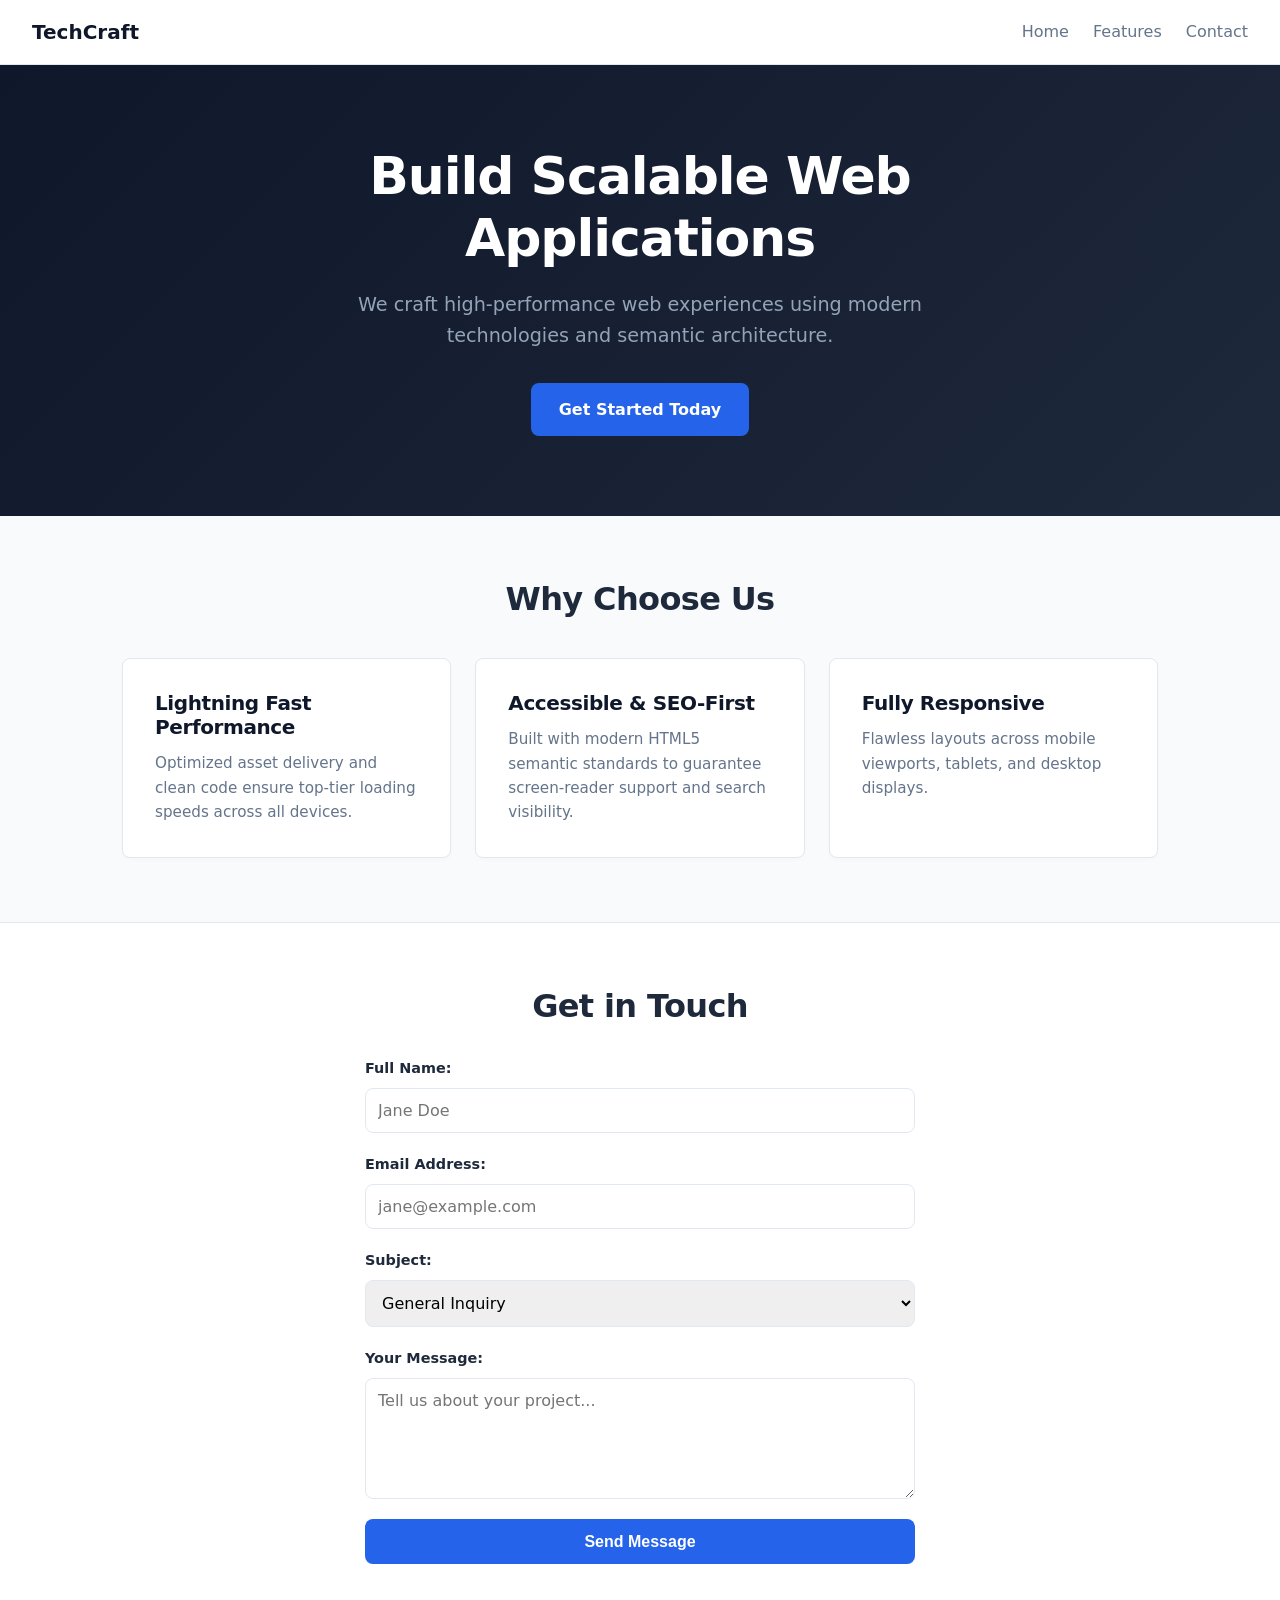
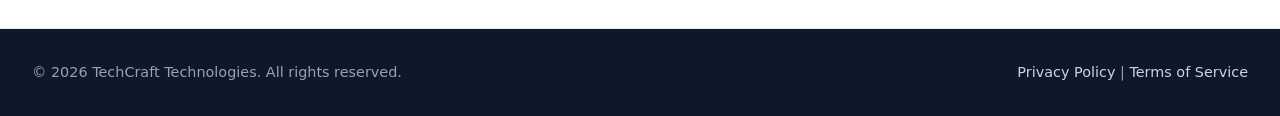
==== day10/basichtml.html @ 44571a75 "the web app" ====
<!DOCTYPE html>
<html lang="en">
<head>
  <meta charset="UTF-8">
  <meta name="viewport" content="width=device-width, initial-scale=1.0">
  <title>TechCraft | Modern Web Solutions</title>
  <style>
    /* ==========================================
   1. CSS VARIABLES & SYSTEM RESET
   ========================================== */
:root {
  /* Color Palette */
  --primary: #2563eb;
  --primary-hover: #1d4ed8;
  --bg-dark: #0f172a;
  --bg-light: #f8fafc;
  --bg-white: #ffffff;
  --text-main: #1e293b;
  --text-muted: #64748b;
  --border-color: #e2e8f0;

  /* Typography & Layout Spacing */
  --font-family: system-ui, -apple-system, BlinkMacSystemFont, 'Segoe UI', Roboto, Oxygen, Ubuntu, Cantarell, sans-serif;
  --max-width: 1100px;
  --radius: 8px;
}

/* Box Sizing Reset */
*, *::before, *::after {
  box-sizing: border-box;
  margin: 0;
  padding: 0;
}

html {
  scroll-behavior: smooth;
  font-family: var(--font-family);
  color: var(--text-main);
  background-color: var(--bg-light);
  line-height: 1.6;
}

body {
  display: flex;
  flex-direction: column;
  min-height: 100vh;
}

/* Base Headings & Links */
h1, h2, h3 {
  line-height: 1.2;
  letter-spacing: -0.02em;
}

a {
  color: var(--primary);
  text-decoration: none;
  transition: color 0.2s ease;
}

a:hover {
  color: var(--primary-hover);
}

/* ==========================================
   2. HEADER & NAVIGATION (FLEXBOX)
   ========================================== */
header {
  background-color: var(--bg-white);
  border-bottom: 1px solid var(--border-color);
  position: sticky;
  top: 0;
  z-index: 100;
  padding: 1rem 2rem;
  
  /* Flexbox space-between layout */
  display: flex;
  justify-content: space-between;
  align-items: center;
}

header .logo {
  font-size: 1.25rem;
  color: var(--bg-dark);
}

nav ul {
  display: flex;
  list-style: none;
  gap: 1.5rem;
}

nav a {
  color: var(--text-muted);
  font-weight: 500;
}

nav a:hover {
  color: var(--primary);
}

/* ==========================================
   3. HERO SECTION
   ========================================== */
#home {
  background: linear-gradient(135deg, var(--bg-dark) 0%, #1e293b 100%);
  color: var(--bg-white);
  padding: 5rem 2rem;
  text-align: center;
  
  /* Flexbox centering */
  display: flex;
  flex-direction: column;
  align-items: center;
  justify-content: center;
}

#home h1 {
  font-size: clamp(2rem, 5vw, 3.25rem); /* Fluid typography */
  max-width: 800px;
  margin-bottom: 1.25rem;
}

#home p {
  font-size: 1.2rem;
  color: #94a3b8;
  max-width: 600px;
  margin-bottom: 2rem;
}

#home a {
  background-color: var(--primary);
  color: var(--bg-white);
  padding: 0.85rem 1.75rem;
  border-radius: var(--radius);
  font-weight: 600;
  transition: background-color 0.2s ease, transform 0.1s ease;
}

#home a:hover {
  background-color: var(--primary-hover);
  transform: translateY(-2px);
}

/* ==========================================
   4. FEATURES SECTION (FLEXBOX GRID)
   ========================================== */
#features {
  max-width: var(--max-width);
  margin: 4rem auto;
  padding: 0 2rem;
  text-align: center;
}

#features h2 {
  font-size: 2rem;
  margin-bottom: 2.5rem;
}

/* Wrap container for cards */
#features {
  display: flex;
  flex-direction: column;
  align-items: center;
}

.features-grid {
  display: flex;
  flex-wrap: wrap;
  gap: 1.5rem;
  justify-content: center;
  width: 100%;
}

#features article {
  background-color: var(--bg-white);
  border: 1px solid var(--border-color);
  border-radius: var(--radius);
  padding: 2rem;
  text-align: left;
  flex: 1 1 280px; /* Grow, shrink, base width */
  max-width: 340px;
  box-shadow: 0 2px 4px rgba(0, 0, 0, 0.02);
  transition: box-shadow 0.2s ease, transform 0.2s ease;
}

#features article:hover {
  transform: translateY(-4px);
  box-shadow: 0 10px 15px -3px rgba(0, 0, 0, 0.08);
}

#features h3 {
  font-size: 1.25rem;
  margin-bottom: 0.75rem;
  color: var(--bg-dark);
}

#features p {
  color: var(--text-muted);
  font-size: 0.95rem;
}

/* ==========================================
   5. CONTACT FORM SECTION
   ========================================== */
#contact {
  background-color: var(--bg-white);
  border-top: 1px solid var(--border-color);
  border-bottom: 1px solid var(--border-color);
  padding: 4rem 2rem;
}

#contact h2 {
  text-align: center;
  font-size: 2rem;
  margin-bottom: 2rem;
}

#contact form {
  max-width: 550px;
  margin: 0 auto;
  display: flex;
  flex-direction: column;
  gap: 1.25rem;
}

#contact form div {
  display: flex;
  flex-direction: column;
  gap: 0.5rem;
}

#contact label {
  font-weight: 600;
  font-size: 0.9rem;
}

#contact input,
#contact select,
#contact textarea {
  width: 100%;
  padding: 0.75rem;
  border: 1px solid var(--border-color);
  border-radius: var(--radius);
  font-family: inherit;
  font-size: 1rem;
  transition: border-color 0.2s ease, box-shadow 0.2s ease;
}

#contact input:focus,
#contact select:focus,
#contact textarea:focus {
  outline: none;
  border-color: var(--primary);
  box-shadow: 0 0 0 3px rgba(37, 99, 235, 0.15);
}

#contact button[type="submit"] {
  background-color: var(--primary);
  color: var(--bg-white);
  border: none;
  padding: 0.85rem;
  font-size: 1rem;
  font-weight: 600;
  border-radius: var(--radius);
  cursor: pointer;
  transition: background-color 0.2s ease;
}

#contact button[type="submit"]:hover {
  background-color: var(--primary-hover);
}

/* ==========================================
   6. FOOTER (FLEXBOX)
   ========================================== */
footer {
  margin-top: auto;
  background-color: var(--bg-dark);
  color: #94a3b8;
  padding: 2rem;
  font-size: 0.9rem;
  
  display: flex;
  flex-wrap: wrap;
  justify-content: space-between;
  align-items: center;
  gap: 1rem;
}

footer a {
  color: #cbd5e1;
}

footer a:hover {
  color: var(--bg-white);
}
/* Hide Checkbox Initially */
.menu-toggle {
  display: none;
}

/* Base Hamburger Button Styling */
.hamburger {
  display: none;
  flex-direction: column;
  justify-content: space-around;
  width: 28px;
  height: 22px;
  cursor: pointer;
  z-index: 101;
}

.hamburger span {
  width: 100%;
  height: 3px;
  background-color: var(--bg-dark);
  border-radius: 2px;
  transition: transform 0.3s ease, opacity 0.3s ease;
}

/* ==========================================
   MOBILE MEDIA QUERY (SCREEN SHIFT AT 768px)
   ========================================== */
@media (max-width: 768px) {
  .hamburger {
    display: flex;
  }

  /* Slide-down Mobile Navigation Drawer */
  header nav {
    position: absolute;
    top: 100%;
    left: 0;
    right: 0;
    background-color: var(--bg-white);
    border-bottom: 1px solid var(--border-color);
    box-shadow: 0 10px 15px -3px rgba(0, 0, 0, 0.1);
    max-height: 0;
    overflow: hidden;
    transition: max-height 0.35s ease-in-out;
  }

  header nav ul {
    flex-direction: column;
    padding: 1.5rem 2rem;
    gap: 1.25rem;
  }

  /* When Checkbox is Checked: Expand Menu */
  .menu-toggle:checked ~ nav {
    max-height: 300px;
  }

  /* Animate Hamburger Bars into an 'X' */
  .menu-toggle:checked ~ .hamburger span:nth-child(1) {
    transform: translateY(7px) rotate(45deg);
  }

  .menu-toggle:checked ~ .hamburger span:nth-child(2) {
    opacity: 0;
  }

  .menu-toggle:checked ~ .hamburger span:nth-child(3) {
    transform: translateY(-7px) rotate(-45deg);
  }
}
  </style>
</head>
<body>

  <!-- Header Section -->
  <header>
    <a href="#home" class="logo"><strong>TechCraft</strong></a>
    <nav>
      <ul>
        <li><a href="#home">Home</a></li>
        <li><a href="#features">Features</a></li>
        <li><a href="#contact">Contact</a></li>
      </ul>
    </nav>
  </header>

  <!-- Main Content Body -->
  <main>

    <!-- Hero Section -->
    <section id="home">
      <h1>Build Scalable Web Applications</h1>
      <p>We craft high-performance web experiences using modern technologies and semantic architecture.</p>
      <a href="#contact">Get Started Today</a>
    </section>

    <!-- Features Section -->
    <section id="features">
      <h2>Why Choose Us</h2>
      <div class="features-grid">
        <article>
          <h3>Lightning Fast Performance</h3>
          <p>Optimized asset delivery and clean code ensure top-tier loading speeds across all devices.</p>
        </article>

        <article>
          <h3>Accessible & SEO-First</h3>
          <p>Built with modern HTML5 semantic standards to guarantee screen-reader support and search visibility.</p>
        </article>

        <article>
          <h3>Fully Responsive</h3>
          <p>Flawless layouts across mobile viewports, tablets, and desktop displays.</p>
        </article>
      </div>
    </section>

    <!-- Contact Section -->
    <section id="contact">
      <h2>Get in Touch</h2>
      <form action="/submit-contact" method="POST">
        <div>
          <label for="fullname">Full Name:</label>
          <input type="text" id="fullname" name="fullname" placeholder="Jane Doe" required>
        </div>

        <div>
          <label for="email">Email Address:</label>
          <input type="email" id="email" name="email" placeholder="jane@example.com" required>
        </div>

        <div>
          <label for="subject">Subject:</label>
          <select id="subject" name="subject">
            <option value="general">General Inquiry</option>
            <option value="project">New Project Proposal</option>
            <option value="support">Technical Support</option>
          </select>
        </div>

        <div>
          <label for="message">Your Message:</label>
          <textarea id="message" name="message" rows="5" placeholder="Tell us about your project..."></textarea>
        </div>

        <button type="submit">Send Message</button>
      </form>
    </section>

  </main>

  <!-- Footer Section -->
  <footer>
    <p>&copy; 2026 TechCraft Technologies. All rights reserved.</p>
    <nav aria-label="Footer Navigation">
      <a href="#privacy">Privacy Policy</a> | 
      <a href="#terms">Terms of Service</a>
    </nav>
  </footer>

</body>
</html>
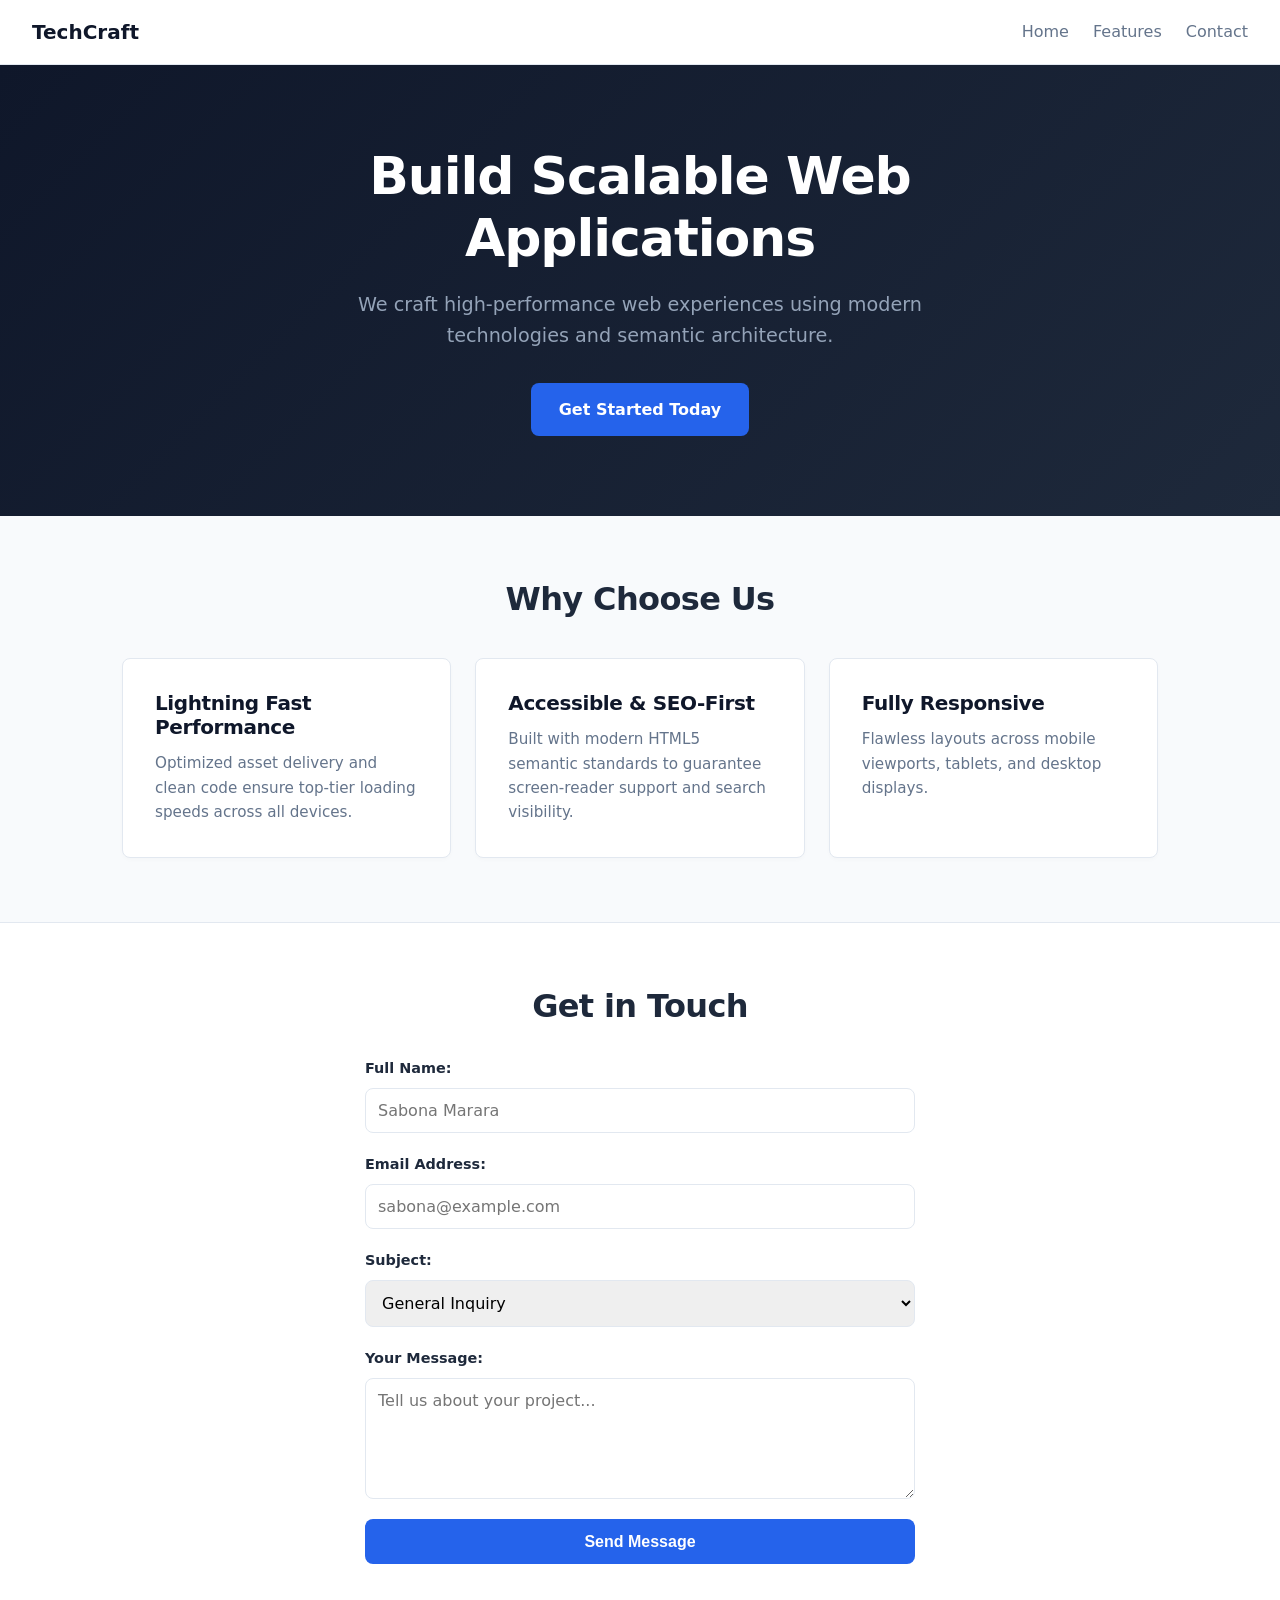
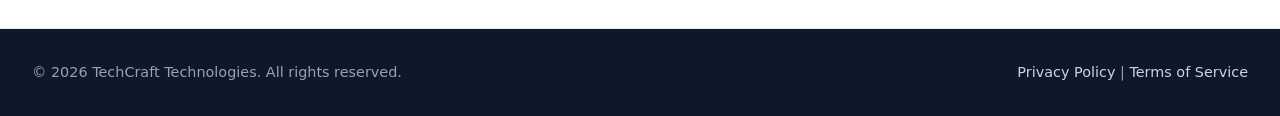
==== commit 028f7354: "fixed" ====
--- a/day10/basichtml.html
+++ b/day10/basichtml.html
@@ -5,9 +5,6 @@
   <meta name="viewport" content="width=device-width, initial-scale=1.0">
   <title>TechCraft | Modern Web Solutions</title>
   <style>
-    /* ==========================================
-   1. CSS VARIABLES & SYSTEM RESET
-   ========================================== */
 :root {
   /* Color Palette */
   --primary: #2563eb;
@@ -25,7 +22,6 @@
   --radius: 8px;
 }
 
-/* Box Sizing Reset */
 *, *::before, *::after {
   box-sizing: border-box;
   margin: 0;
@@ -200,9 +196,6 @@
   font-size: 0.95rem;
 }
 
-/* ==========================================
-   5. CONTACT FORM SECTION
-   ========================================== */
 #contact {
   background-color: var(--bg-white);
   border-top: 1px solid var(--border-color);
@@ -418,12 +411,12 @@
       <form action="/submit-contact" method="POST">
         <div>
           <label for="fullname">Full Name:</label>
-          <input type="text" id="fullname" name="fullname" placeholder="Jane Doe" required>
+          <input type="text" id="fullname" name="fullname" placeholder="Sabona Marara" required>
         </div>
 
         <div>
           <label for="email">Email Address:</label>
-          <input type="email" id="email" name="email" placeholder="jane@example.com" required>
+          <input type="email" id="email" name="email" placeholder="sabona@example.com" required>
         </div>
 
         <div>
@@ -440,7 +433,7 @@
           <textarea id="message" name="message" rows="5" placeholder="Tell us about your project..."></textarea>
         </div>
 
-        <button type="submit">Send Message</button>
+        <button type="submit" onclick="return validateForm();">Send Message</button>
       </form>
     </section>
 
